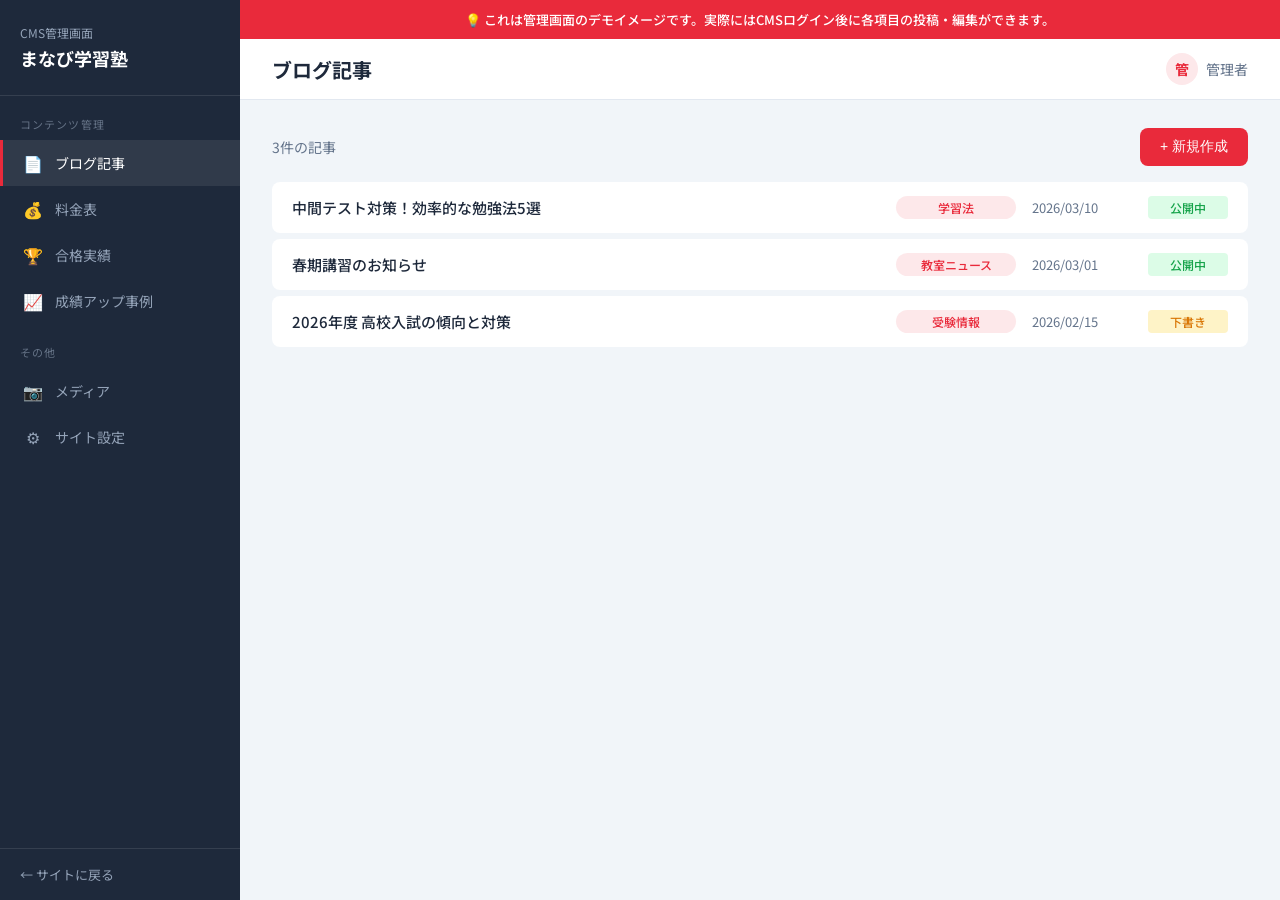
==== admin/index.html @ 71582b23 "Admin: add price, results, scores panels" ====
<!DOCTYPE html>
<html lang="ja">
<head>
  <meta charset="UTF-8">
  <meta name="viewport" content="width=device-width, initial-scale=1.0">
  <title>管理画面 | まなび学習塾</title>
  <link rel="preconnect" href="https://fonts.googleapis.com">
  <link href="https://fonts.googleapis.com/css2?family=Noto+Sans+JP:wght@400;500;700&display=swap" rel="stylesheet">
  <style>
    *, *::before, *::after { box-sizing: border-box; margin: 0; padding: 0; }
    :root {
      --primary: #E92A3B;
      --primary-light: #fde8ea;
      --sidebar-bg: #1e293b;
      --sidebar-text: #94a3b8;
      --sidebar-active: #ffffff;
      --bg: #f1f5f9;
      --white: #ffffff;
      --text: #1e293b;
      --text-light: #64748b;
      --border: #e2e8f0;
      --radius: 8px;
      --danger: #ef4444;
    }
    body { font-family: 'Noto Sans JP', sans-serif; background: var(--bg); color: var(--text); display: flex; min-height: 100vh; }

    /* === Sidebar === */
    .sidebar { width: 240px; background: var(--sidebar-bg); color: var(--sidebar-text); flex-shrink: 0; display: flex; flex-direction: column; }
    .sidebar__logo { padding: 24px 20px; border-bottom: 1px solid rgba(255,255,255,0.1); }
    .sidebar__logo-text { font-size: 0.75rem; color: var(--sidebar-text); margin-bottom: 4px; }
    .sidebar__logo-name { font-size: 1.125rem; font-weight: 700; color: var(--sidebar-active); }
    .sidebar__section-label { font-size: 0.6875rem; color: var(--sidebar-text); padding: 20px 20px 8px; text-transform: uppercase; letter-spacing: 0.1em; opacity: 0.6; }
    .sidebar__nav { flex: 1; }
    .sidebar__item { display: flex; align-items: center; gap: 12px; padding: 11px 20px; font-size: 0.875rem; color: var(--sidebar-text); cursor: pointer; transition: all 0.2s; border-left: 3px solid transparent; }
    .sidebar__item:hover { background: rgba(255,255,255,0.05); color: var(--sidebar-active); }
    .sidebar__item.is-active { color: var(--sidebar-active); background: rgba(255,255,255,0.08); border-left-color: var(--primary); }
    .sidebar__icon { font-size: 1rem; width: 20px; text-align: center; }
    .sidebar__footer { padding: 16px 20px; border-top: 1px solid rgba(255,255,255,0.1); font-size: 0.8125rem; }
    .sidebar__footer a { color: var(--sidebar-text); text-decoration: none; }
    .sidebar__footer a:hover { color: var(--sidebar-active); }

    /* === Main === */
    .main { flex: 1; display: flex; flex-direction: column; min-width: 0; }
    .topbar { background: var(--white); border-bottom: 1px solid var(--border); padding: 14px 32px; display: flex; justify-content: space-between; align-items: center; }
    .topbar__title { font-size: 1.25rem; font-weight: 700; }
    .topbar__user { display: flex; align-items: center; gap: 8px; font-size: 0.875rem; color: var(--text-light); }
    .topbar__avatar { width: 32px; height: 32px; border-radius: 50%; background: var(--primary-light); display: flex; align-items: center; justify-content: center; font-size: 0.875rem; color: var(--primary); font-weight: 700; }
    .content { padding: 28px 32px; flex: 1; overflow-y: auto; }

    /* === Panel (show/hide) === */
    .panel { display: none; }
    .panel.is-active { display: block; }

    /* === Common List === */
    .list-header { display: flex; justify-content: space-between; align-items: center; margin-bottom: 16px; }
    .list-header__count { font-size: 0.875rem; color: var(--text-light); }
    .btn-new { display: inline-flex; align-items: center; gap: 6px; padding: 10px 20px; background: var(--primary); color: var(--white); border: none; border-radius: var(--radius); font-size: 0.875rem; font-weight: 500; cursor: pointer; }
    .btn-new:hover { opacity: 0.85; }

    .post-list { display: flex; flex-direction: column; }
    .post-item { display: grid; grid-template-columns: 1fr 120px 100px 80px; gap: 16px; align-items: center; padding: 14px 20px; background: var(--white); border-radius: var(--radius); cursor: pointer; transition: box-shadow 0.2s; margin-bottom: 6px; }
    .post-item:hover { box-shadow: 0 2px 8px rgba(0,0,0,0.08); }
    .post-item__title { font-weight: 500; font-size: 0.9375rem; }
    .post-item__category { display: inline-block; padding: 3px 10px; background: var(--primary-light); color: var(--primary); font-size: 0.75rem; font-weight: 500; border-radius: 20px; text-align: center; }
    .post-item__date { font-size: 0.8125rem; color: var(--text-light); }
    .post-item__status { font-size: 0.75rem; padding: 3px 8px; border-radius: 4px; text-align: center; font-weight: 500; }
    .post-item__status--published { background: #dcfce7; color: #16a34a; }
    .post-item__status--draft { background: #fef3c7; color: #d97706; }

    /* === Edit Form === */
    .edit-view { display: none; }
    .edit-view.is-active { display: block; }
    .list-view.is-hidden { display: none; }
    .edit-header { display: flex; justify-content: space-between; align-items: center; margin-bottom: 20px; }
    .edit-header__back { display: inline-flex; align-items: center; gap: 6px; background: none; border: none; color: var(--text-light); font-size: 0.875rem; cursor: pointer; }
    .edit-header__back:hover { color: var(--text); }
    .edit-header__actions { display: flex; gap: 8px; }
    .btn-save { padding: 10px 24px; background: var(--primary); color: var(--white); border: none; border-radius: var(--radius); font-size: 0.875rem; font-weight: 500; cursor: pointer; }
    .btn-save:hover { opacity: 0.85; }
    .btn-draft { padding: 10px 24px; background: var(--white); color: var(--text); border: 1px solid var(--border); border-radius: var(--radius); font-size: 0.875rem; cursor: pointer; }
    .edit-form { background: var(--white); border-radius: var(--radius); padding: 28px; }
    .form-group { margin-bottom: 20px; }
    .form-label { display: block; font-size: 0.8125rem; font-weight: 500; color: var(--text-light); margin-bottom: 6px; letter-spacing: 0.03em; }
    .form-input { width: 100%; padding: 10px 14px; border: 1px solid var(--border); border-radius: var(--radius); font-size: 0.9375rem; font-family: inherit; }
    .form-input:focus { outline: none; border-color: var(--primary); }
    .form-select { width: 200px; padding: 10px 14px; border: 1px solid var(--border); border-radius: var(--radius); font-size: 0.9375rem; font-family: inherit; background: var(--white); }
    .form-textarea { width: 100%; min-height: 200px; padding: 14px; border: 1px solid var(--border); border-radius: var(--radius); font-size: 0.9375rem; font-family: 'SFMono-Regular', Consolas, monospace; line-height: 1.8; resize: vertical; }
    .form-textarea:focus { outline: none; border-color: var(--primary); }
    .editor-toolbar { display: flex; gap: 4px; padding: 8px 12px; background: #f8fafc; border: 1px solid var(--border); border-bottom: none; border-radius: var(--radius) var(--radius) 0 0; }
    .editor-toolbar + .form-textarea { border-radius: 0 0 var(--radius) var(--radius); }
    .toolbar-btn { width: 32px; height: 32px; display: flex; align-items: center; justify-content: center; background: none; border: 1px solid transparent; border-radius: 4px; cursor: pointer; font-size: 0.875rem; color: var(--text-light); }
    .toolbar-btn:hover { background: var(--white); border-color: var(--border); color: var(--text); }
    .toolbar-sep { width: 1px; background: var(--border); margin: 4px 8px; }
    .form-image-upload { border: 2px dashed var(--border); border-radius: var(--radius); padding: 24px; text-align: center; color: var(--text-light); font-size: 0.875rem; cursor: pointer; }
    .form-image-upload:hover { border-color: var(--primary); }
    .form-image-upload__icon { font-size: 1.5rem; margin-bottom: 4px; }

    /* === Table Edit (料金・合格実績) === */
    .editable-table { width: 100%; border-collapse: collapse; background: var(--white); border-radius: var(--radius); overflow: hidden; }
    .editable-table th, .editable-table td { padding: 12px 16px; border: 1px solid var(--border); text-align: left; font-size: 0.875rem; }
    .editable-table thead th { background: #f8fafc; font-weight: 600; font-size: 0.8125rem; color: var(--text-light); }
    .editable-table input { width: 100%; border: none; font-size: 0.875rem; font-family: inherit; background: transparent; padding: 2px 0; }
    .editable-table input:focus { outline: none; background: var(--primary-light); border-radius: 3px; padding: 2px 4px; }
    .btn-add-row { display: inline-flex; align-items: center; gap: 4px; margin-top: 12px; padding: 8px 16px; background: var(--white); border: 1px dashed var(--border); border-radius: var(--radius); font-size: 0.8125rem; color: var(--text-light); cursor: pointer; }
    .btn-add-row:hover { border-color: var(--primary); color: var(--primary); }
    .btn-delete-row { background: none; border: none; color: var(--text-light); cursor: pointer; font-size: 1rem; padding: 2px 6px; }
    .btn-delete-row:hover { color: var(--danger); }

    /* === Score Card Grid === */
    .score-grid { display: grid; grid-template-columns: repeat(auto-fill, minmax(280px, 1fr)); gap: 12px; }
    .score-edit-card { background: var(--white); border: 1px solid var(--border); border-radius: var(--radius); padding: 16px; }
    .score-edit-card__row { display: flex; gap: 12px; margin-bottom: 8px; align-items: center; }
    .score-edit-card__row:last-child { margin-bottom: 0; }
    .score-edit-card label { font-size: 0.75rem; color: var(--text-light); min-width: 50px; }
    .score-edit-card input { flex: 1; padding: 6px 10px; border: 1px solid var(--border); border-radius: 4px; font-size: 0.875rem; font-family: inherit; }
    .score-edit-card input:focus { outline: none; border-color: var(--primary); }
    .score-edit-card select { padding: 6px 10px; border: 1px solid var(--border); border-radius: 4px; font-size: 0.875rem; }

    /* === Demo Banner === */
    .demo-banner { background: var(--primary); color: var(--white); text-align: center; padding: 10px 16px; font-size: 0.8125rem; font-weight: 500; }

    /* === Responsive === */
    @media (max-width: 768px) {
      .sidebar { display: none; }
      .post-item { grid-template-columns: 1fr; gap: 6px; }
      .content { padding: 20px 16px; }
      .score-grid { grid-template-columns: 1fr; }
    }
  </style>
</head>
<body>

  <!-- Sidebar -->
  <aside class="sidebar">
    <div class="sidebar__logo">
      <p class="sidebar__logo-text">CMS管理画面</p>
      <p class="sidebar__logo-name">まなび学習塾</p>
    </div>
    <nav class="sidebar__nav">
      <div class="sidebar__section-label">コンテンツ管理</div>
      <div class="sidebar__item is-active" onclick="switchPanel('blog', this)">
        <span class="sidebar__icon">&#128196;</span> ブログ記事
      </div>
      <div class="sidebar__item" onclick="switchPanel('price', this)">
        <span class="sidebar__icon">&#128176;</span> 料金表
      </div>
      <div class="sidebar__item" onclick="switchPanel('results', this)">
        <span class="sidebar__icon">&#127942;</span> 合格実績
      </div>
      <div class="sidebar__item" onclick="switchPanel('scores', this)">
        <span class="sidebar__icon">&#128200;</span> 成績アップ事例
      </div>
      <div class="sidebar__section-label">その他</div>
      <div class="sidebar__item" onclick="switchPanel('media', this)">
        <span class="sidebar__icon">&#128247;</span> メディア
      </div>
      <div class="sidebar__item" onclick="switchPanel('settings', this)">
        <span class="sidebar__icon">&#9881;</span> サイト設定
      </div>
    </nav>
    <div class="sidebar__footer">
      <a href="../">&#8592; サイトに戻る</a>
    </div>
  </aside>

  <!-- Main -->
  <div class="main">
    <div class="demo-banner">&#128161; これは管理画面のデモイメージです。実際にはCMSログイン後に各項目の投稿・編集ができます。</div>
    <div class="topbar">
      <h1 class="topbar__title" id="topbarTitle">ブログ記事</h1>
      <div class="topbar__user"><div class="topbar__avatar">管</div> 管理者</div>
    </div>

    <div class="content">

      <!-- ===== 1. ブログ記事 ===== -->
      <div class="panel is-active" id="panel-blog">
        <div class="list-view" id="blogList">
          <div class="list-header">
            <span class="list-header__count">3件の記事</span>
            <button class="btn-new" onclick="showBlogEdit()">&#43; 新規作成</button>
          </div>
          <div class="post-list">
            <div class="post-item" onclick="showBlogEdit()">
              <span class="post-item__title">中間テスト対策！効率的な勉強法5選</span>
              <span class="post-item__category">学習法</span>
              <span class="post-item__date">2026/03/10</span>
              <span class="post-item__status post-item__status--published">公開中</span>
            </div>
            <div class="post-item" onclick="showBlogEdit()">
              <span class="post-item__title">春期講習のお知らせ</span>
              <span class="post-item__category">教室ニュース</span>
              <span class="post-item__date">2026/03/01</span>
              <span class="post-item__status post-item__status--published">公開中</span>
            </div>
            <div class="post-item" onclick="showBlogEdit()">
              <span class="post-item__title">2026年度 高校入試の傾向と対策</span>
              <span class="post-item__category">受験情報</span>
              <span class="post-item__date">2026/02/15</span>
              <span class="post-item__status post-item__status--draft">下書き</span>
            </div>
          </div>
        </div>
        <div class="edit-view" id="blogEdit">
          <div class="edit-header">
            <button class="edit-header__back" onclick="hideBlogEdit()">&#8592; 記事一覧に戻る</button>
            <div class="edit-header__actions">
              <button class="btn-draft">下書き保存</button>
              <button class="btn-save">公開する</button>
            </div>
          </div>
          <div class="edit-form">
            <div class="form-group">
              <label class="form-label">タイトル</label>
              <input type="text" class="form-input" value="中間テスト対策！効率的な勉強法5選" />
            </div>
            <div class="form-group" style="display:flex; gap:24px; flex-wrap:wrap;">
              <div><label class="form-label">カテゴリ</label><select class="form-select"><option selected>学習法</option><option>教室ニュース</option><option>受験情報</option><option>イベント</option></select></div>
              <div><label class="form-label">公開日</label><input type="date" class="form-select" value="2026-03-10" /></div>
            </div>
            <div class="form-group">
              <label class="form-label">アイキャッチ画像</label>
              <div class="form-image-upload"><div class="form-image-upload__icon">&#128247;</div>画像をドラッグ＆ドロップ、またはクリックしてアップロード</div>
            </div>
            <div class="form-group">
              <label class="form-label">本文（マークダウン）</label>
              <div class="editor-toolbar">
                <button class="toolbar-btn" title="太字"><b>B</b></button>
                <button class="toolbar-btn" title="斜体"><i>I</i></button>
                <button class="toolbar-btn" title="リンク">&#128279;</button>
                <div class="toolbar-sep"></div>
                <button class="toolbar-btn" title="見出し">H</button>
                <button class="toolbar-btn" title="リスト">&#9776;</button>
                <button class="toolbar-btn" title="画像">&#128247;</button>
              </div>
              <textarea class="form-textarea">## 中間テスト対策のポイント

中間テストまであと2週間。効率的な勉強法で点数アップを目指しましょう！

### 1. 計画を立てる
まずはテスト範囲を確認し、科目ごとの学習計画を立てましょう。

### 2. 教科書の音読
教科書を声に出して読むことで、記憶の定着率が大幅にアップします。

### 3. 問題集を繰り返す
同じ問題集を3回繰り返すことが、最も効果的な勉強法です。</textarea>
            </div>
          </div>
        </div>
      </div>

      <!-- ===== 2. 料金表 ===== -->
      <div class="panel" id="panel-price">
        <div class="list-header">
          <span class="list-header__count">コース別料金表</span>
          <button class="btn-save">変更を保存</button>
        </div>
        <table class="editable-table">
          <thead>
            <tr><th>学年</th><th>週1回（月4回）</th><th>週2回（月8回）</th><th>週3回（月12回）</th><th></th></tr>
          </thead>
          <tbody>
            <tr><td><input value="小学4〜6年" /></td><td><input value="5,500円" /></td><td><input value="9,000円" /></td><td><input value="12,000円" /></td><td><button class="btn-delete-row">&#10005;</button></td></tr>
            <tr><td><input value="中学1年" /></td><td><input value="—" /></td><td><input value="19,000円" /></td><td><input value="26,000円" /></td><td><button class="btn-delete-row">&#10005;</button></td></tr>
            <tr><td><input value="中学2年" /></td><td><input value="—" /></td><td><input value="19,000円" /></td><td><input value="26,000円" /></td><td><button class="btn-delete-row">&#10005;</button></td></tr>
            <tr><td><input value="中学3年" /></td><td><input value="—" /></td><td><input value="22,000円" /></td><td><input value="28,000円" /></td><td><button class="btn-delete-row">&#10005;</button></td></tr>
            <tr><td><input value="高校生" /></td><td><input value="—" /></td><td><input value="25,000円" /></td><td><input value="30,000円" /></td><td><button class="btn-delete-row">&#10005;</button></td></tr>
          </tbody>
        </table>
        <button class="btn-add-row">&#43; 行を追加</button>

        <div style="margin-top:32px;">
          <div class="form-group">
            <label class="form-label">料金の注記</label>
            <textarea class="form-textarea" style="min-height:120px;">※1コマ：100分（小学生は50分）
※入会金：22,000円（税込）
※システム管理費：2,970円/月
※教材費は別途
※金額はすべて税込です</textarea>
          </div>
        </div>
      </div>

      <!-- ===== 3. 合格実績 ===== -->
      <div class="panel" id="panel-results">
        <div class="list-header">
          <span class="list-header__count">合格実績の管理</span>
          <button class="btn-save">変更を保存</button>
        </div>
        <div class="edit-form">
          <div class="form-group">
            <label class="form-label">リード文</label>
            <input type="text" class="form-input" value="指導歴15年のプロ講師が直接指導。毎年多くの生徒が志望校に合格しています。" />
          </div>
          <div class="form-group">
            <label class="form-label">国公立高校</label>
            <textarea class="form-textarea" style="min-height:80px;">春日丘高校・豊中高校・箕面高校・千里高校・池田高校 他</textarea>
          </div>
          <div class="form-group">
            <label class="form-label">私立高校</label>
            <textarea class="form-textarea" style="min-height:80px;">関西大学第一高校・大阪桐蔭高校・近畿大学附属高校・常翔学園高校 他</textarea>
          </div>
          <div class="form-group">
            <label class="form-label">大学合格実績（任意）</label>
            <textarea class="form-textarea" style="min-height:80px;"></textarea>
          </div>
        </div>
      </div>

      <!-- ===== 4. 成績アップ事例 ===== -->
      <div class="panel" id="panel-scores">
        <div class="list-header">
          <span class="list-header__count">6件の事例</span>
          <div style="display:flex; gap:8px;">
            <button class="btn-new">&#43; 事例を追加</button>
            <button class="btn-save">変更を保存</button>
          </div>
        </div>
        <div class="score-grid">
          <div class="score-edit-card">
            <div class="score-edit-card__row"><label>生徒</label><input value="A中2年" /></div>
            <div class="score-edit-card__row"><label>科目</label><select><option selected>5教科</option><option>英語</option><option>数学</option><option>国語</option><option>理科</option><option>社会</option></select></div>
            <div class="score-edit-card__row"><label>UP点</label><input value="62" style="width:80px;" /><span style="font-size:0.875rem;color:var(--text-light);">点UP</span></div>
          </div>
          <div class="score-edit-card">
            <div class="score-edit-card__row"><label>生徒</label><input value="B中3年" /></div>
            <div class="score-edit-card__row"><label>科目</label><select><option>5教科</option><option selected>英語</option><option>数学</option><option>国語</option><option>理科</option><option>社会</option></select></div>
            <div class="score-edit-card__row"><label>UP点</label><input value="35" style="width:80px;" /><span style="font-size:0.875rem;color:var(--text-light);">点UP</span></div>
          </div>
          <div class="score-edit-card">
            <div class="score-edit-card__row"><label>生徒</label><input value="C中1年" /></div>
            <div class="score-edit-card__row"><label>科目</label><select><option>5教科</option><option>英語</option><option selected>数学</option><option>国語</option><option>理科</option><option>社会</option></select></div>
            <div class="score-edit-card__row"><label>UP点</label><input value="28" style="width:80px;" /><span style="font-size:0.875rem;color:var(--text-light);">点UP</span></div>
          </div>
          <div class="score-edit-card">
            <div class="score-edit-card__row"><label>生徒</label><input value="A中2年" /></div>
            <div class="score-edit-card__row"><label>科目</label><select><option>5教科</option><option>英語</option><option>数学</option><option selected>国語</option><option>理科</option><option>社会</option></select></div>
            <div class="score-edit-card__row"><label>UP点</label><input value="22" style="width:80px;" /><span style="font-size:0.875rem;color:var(--text-light);">点UP</span></div>
          </div>
          <div class="score-edit-card">
            <div class="score-edit-card__row"><label>生徒</label><input value="B中3年" /></div>
            <div class="score-edit-card__row"><label>科目</label><select><option>5教科</option><option>英語</option><option>数学</option><option>国語</option><option selected>理科</option><option>社会</option></select></div>
            <div class="score-edit-card__row"><label>UP点</label><input value="31" style="width:80px;" /><span style="font-size:0.875rem;color:var(--text-light);">点UP</span></div>
          </div>
          <div class="score-edit-card">
            <div class="score-edit-card__row"><label>生徒</label><input value="C中2年" /></div>
            <div class="score-edit-card__row"><label>科目</label><select><option>5教科</option><option>英語</option><option>数学</option><option>国語</option><option>理科</option><option selected>社会</option></select></div>
            <div class="score-edit-card__row"><label>UP点</label><input value="19" style="width:80px;" /><span style="font-size:0.875rem;color:var(--text-light);">点UP</span></div>
          </div>
        </div>
      </div>

      <!-- ===== 5. メディア ===== -->
      <div class="panel" id="panel-media">
        <div class="list-header">
          <span class="list-header__count">アップロード済み画像</span>
          <button class="btn-new">&#43; アップロード</button>
        </div>
        <div style="display:grid; grid-template-columns: repeat(auto-fill, minmax(150px,1fr)); gap:12px;">
          <div style="aspect-ratio:1; background: var(--border); border-radius:var(--radius); display:flex; align-items:center; justify-content:center; color:var(--text-light); font-size:0.8125rem;">hero-main.jpg</div>
          <div style="aspect-ratio:1; background: var(--border); border-radius:var(--radius); display:flex; align-items:center; justify-content:center; color:var(--text-light); font-size:0.8125rem;">classroom-01.jpg</div>
          <div style="aspect-ratio:1; background: var(--border); border-radius:var(--radius); display:flex; align-items:center; justify-content:center; color:var(--text-light); font-size:0.8125rem;">classroom-02.jpg</div>
          <div style="aspect-ratio:1; background: var(--border); border-radius:var(--radius); display:flex; align-items:center; justify-content:center; color:var(--text-light); font-size:0.8125rem;">teacher-01.jpg</div>
          <div style="aspect-ratio:1; background: var(--border); border-radius:var(--radius); display:flex; align-items:center; justify-content:center; color:var(--text-light); font-size:0.8125rem;">blog-thumb-01.jpg</div>
        </div>
      </div>

      <!-- ===== 6. サイト設定 ===== -->
      <div class="panel" id="panel-settings">
        <div class="list-header">
          <span class="list-header__count">基本設定</span>
          <button class="btn-save">変更を保存</button>
        </div>
        <div class="edit-form">
          <div class="form-group"><label class="form-label">塾名</label><input type="text" class="form-input" value="まなび学習塾" /></div>
          <div class="form-group"><label class="form-label">キャッチコピー</label><input type="text" class="form-input" value="一人ひとりの「わかった！」を大切に。" /></div>
          <div class="form-group"><label class="form-label">電話番号</label><input type="text" class="form-input" value="06-1234-5678" /></div>
          <div class="form-group"><label class="form-label">住所</label><input type="text" class="form-input" value="〒541-0053 大阪府大阪市中央区本町3-1-2 本町ビル2F" /></div>
          <div class="form-group" style="display:flex; gap:24px; flex-wrap:wrap;">
            <div style="flex:1; min-width:200px;"><label class="form-label">営業時間</label><input type="text" class="form-input" value="平日 14:00〜22:00 / 土曜 10:00〜18:00" /></div>
            <div style="flex:1; min-width:200px;"><label class="form-label">定休日</label><input type="text" class="form-input" value="日曜・祝日" /></div>
          </div>
        </div>
      </div>

    </div>
  </div>

  <script>
    function switchPanel(name, el) {
      document.querySelectorAll('.panel').forEach(p => p.classList.remove('is-active'));
      document.getElementById('panel-' + name).classList.add('is-active');
      document.querySelectorAll('.sidebar__item').forEach(i => i.classList.remove('is-active'));
      el.classList.add('is-active');
      const titles = { blog:'ブログ記事', price:'料金表', results:'合格実績', scores:'成績アップ事例', media:'メディア', settings:'サイト設定' };
      document.getElementById('topbarTitle').textContent = titles[name] || name;
      hideBlogEdit();
    }
    function showBlogEdit() {
      document.getElementById('blogList').classList.add('is-hidden');
      document.getElementById('blogEdit').classList.add('is-active');
    }
    function hideBlogEdit() {
      document.getElementById('blogList').classList.remove('is-hidden');
      document.getElementById('blogEdit').classList.remove('is-active');
    }
  </script>
</body>
</html>
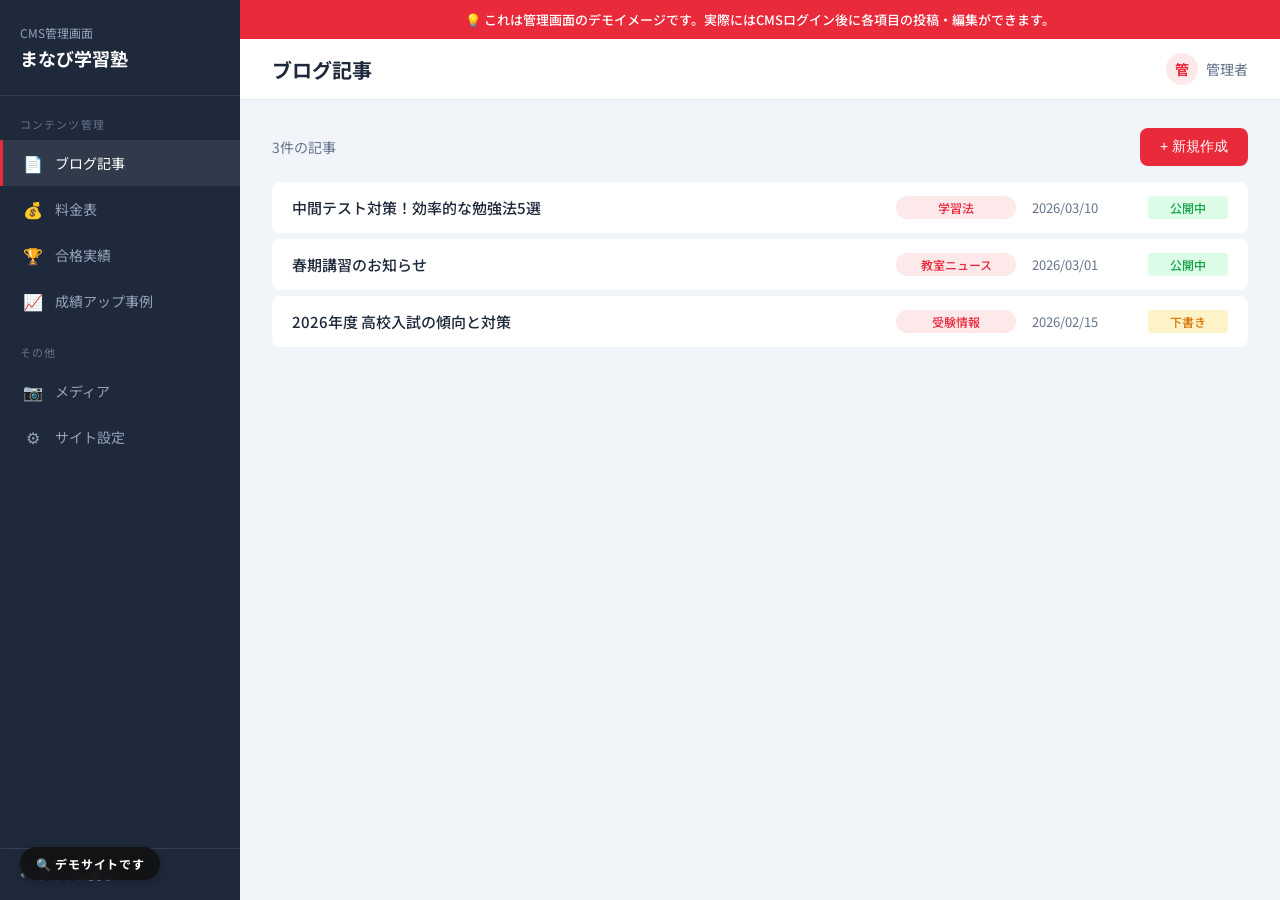
==== commit beb629d4: "全ページに「デモサイトです」バッジを追加（左下固定） Co-Authored-By: Claude Opus 4.7 <noreply@anthropic.com>" ====
--- a/admin/index.html
+++ b/admin/index.html
@@ -406,5 +406,27 @@
       document.getElementById('blogEdit').classList.remove('is-active');
     }
   </script>
+
+<!-- デモバッジ（左下固定） -->
+<div class="demo-site-badge">🔍 デモサイトです</div>
+<style>
+  .demo-site-badge {
+    position: fixed;
+    bottom: 20px;
+    left: 20px;
+    background: rgba(17,17,17,0.88);
+    color: #fff;
+    font-size: 0.75rem;
+    font-weight: 700;
+    padding: 8px 16px;
+    border-radius: 100px;
+    z-index: 99999;
+    letter-spacing: 0.06em;
+    pointer-events: none;
+    box-shadow: 0 2px 8px rgba(0,0,0,0.25);
+    backdrop-filter: blur(4px);
+    -webkit-backdrop-filter: blur(4px);
+  }
+</style>
 </body>
 </html>
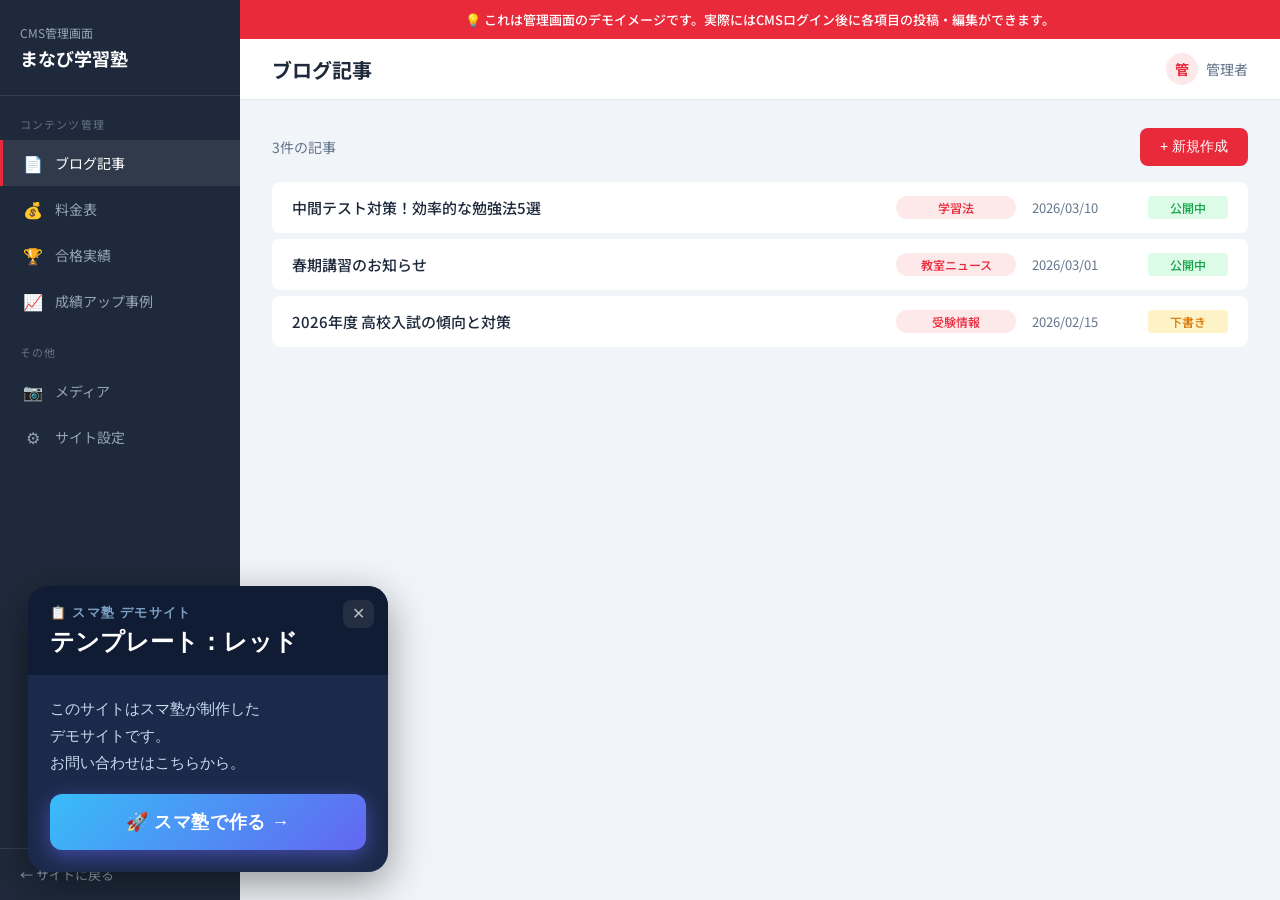
==== commit 4d7dfedd: "デモバッジをsma-juku-badge.jsに切り替え Co-Authored-By: Claude Opus 4.7 <noreply@anthropic.com>" ====
--- a/admin/index.html
+++ b/admin/index.html
@@ -407,26 +407,7 @@
     }
   </script>
 
-<!-- デモバッジ（左下固定） -->
-<div class="demo-site-badge">🔍 デモサイトです</div>
-<style>
-  .demo-site-badge {
-    position: fixed;
-    bottom: 20px;
-    left: 20px;
-    background: rgba(17,17,17,0.88);
-    color: #fff;
-    font-size: 0.75rem;
-    font-weight: 700;
-    padding: 8px 16px;
-    border-radius: 100px;
-    z-index: 99999;
-    letter-spacing: 0.06em;
-    pointer-events: none;
-    box-shadow: 0 2px 8px rgba(0,0,0,0.25);
-    backdrop-filter: blur(4px);
-    -webkit-backdrop-filter: blur(4px);
-  }
-</style>
+<script>window.SMAJUKU_TEMPLATE = "レッド";</script>
+<script src="../js/sma-juku-badge.js"></script>
 </body>
 </html>
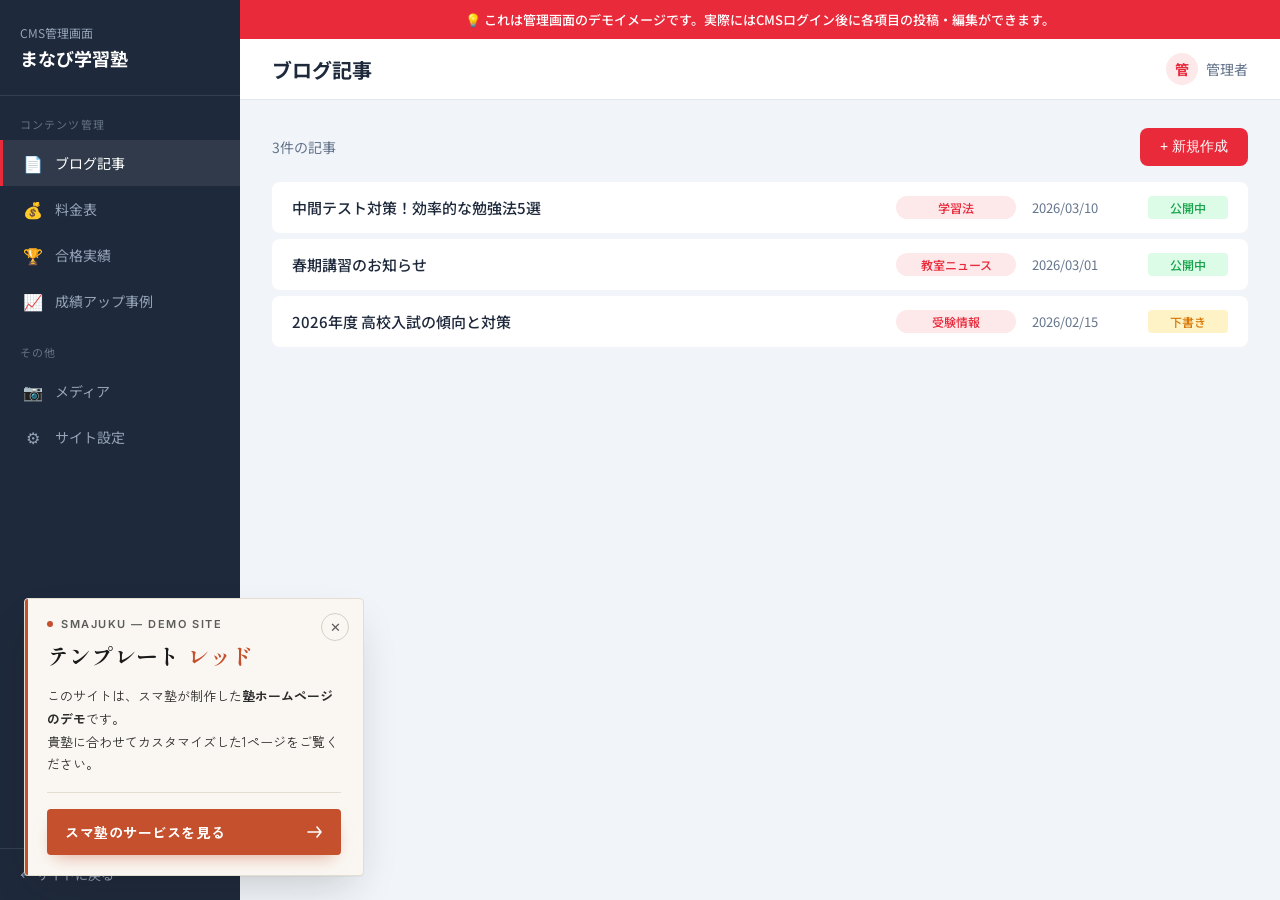
==== commit 718b81f2: "管理画面：モバイルで料金表・合格実績などにアクセス可能に - 従来は max-width:768px でsidebarをdisplay:none→初期のブログ以外にアクセスできなかった - サイドバー" ====
--- a/admin/index.html
+++ b/admin/index.html
@@ -119,6 +119,33 @@
     /* === Demo Banner === */
     .demo-banner { background: var(--primary); color: var(--white); text-align: center; padding: 10px 16px; font-size: 0.8125rem; font-weight: 500; }
 
+    /* === モバイルタブバー（サイドバー代替） === */
+    .mobile-tabs { display: none; }
+    @media (max-width: 768px) {
+      .mobile-tabs {
+        display: flex; overflow-x: auto; gap: 0;
+        background: #fff; border-bottom: 1px solid var(--border);
+        padding: 0 4px; scrollbar-width: none;
+        -webkit-overflow-scrolling: touch;
+        position: sticky; top: 0; z-index: 20;
+      }
+      .mobile-tabs::-webkit-scrollbar { display: none; }
+      .mobile-tab {
+        flex: 0 0 auto; padding: 13px 14px;
+        font-size: 0.8125rem; color: var(--text-sub);
+        border: none; background: transparent; cursor: pointer;
+        white-space: nowrap; border-bottom: 3px solid transparent;
+        font-family: inherit; font-weight: 500;
+        transition: color .15s, border-color .15s;
+      }
+      .mobile-tab.is-active {
+        color: var(--primary);
+        border-bottom-color: var(--primary);
+        font-weight: 700;
+      }
+      .mobile-tab__icon { margin-right: 5px; }
+    }
+
     /* === Responsive === */
     @media (max-width: 768px) {
       .sidebar { display: none; }
@@ -129,6 +156,10 @@
   </style>
 </head>
 <body>
+
+  <!-- モバイル用タブナビ -->
+  <nav class="mobile-tabs" id="mobileTabs" aria-label="管理画面ナビ"></nav>
+
 
   <!-- Sidebar -->
   <aside class="sidebar">
@@ -409,5 +440,35 @@
 
 <script>window.SMAJUKU_TEMPLATE = "レッド";</script>
 <script src="../js/sma-juku-badge.js"></script>
+
+<script>
+  (function () {
+    var nav = document.getElementById('mobileTabs');
+    if (!nav) return;
+    var items = document.querySelectorAll('.sidebar__item');
+    items.forEach(function (item) {
+      var onclick = item.getAttribute('onclick') || '';
+      var m = onclick.match(/switchPanel\('([^']+)'/);
+      if (!m) return;
+      var panelKey = m[1];
+      var iconEl = item.querySelector('.sidebar__icon');
+      var iconHTML = iconEl ? iconEl.innerHTML : '';
+      var label = item.textContent.trim();
+      var btn = document.createElement('button');
+      btn.type = 'button';
+      btn.className = 'mobile-tab' + (item.classList.contains('is-active') ? ' is-active' : '');
+      btn.innerHTML = '<span class="mobile-tab__icon">' + iconHTML + '</span>' + label;
+      btn.addEventListener('click', function () {
+        if (typeof switchPanel === 'function') {
+          switchPanel(panelKey, item);
+        }
+        document.querySelectorAll('.mobile-tab').forEach(function (t) { t.classList.remove('is-active'); });
+        btn.classList.add('is-active');
+      });
+      nav.appendChild(btn);
+    });
+  })();
+</script>
+
 </body>
 </html>
